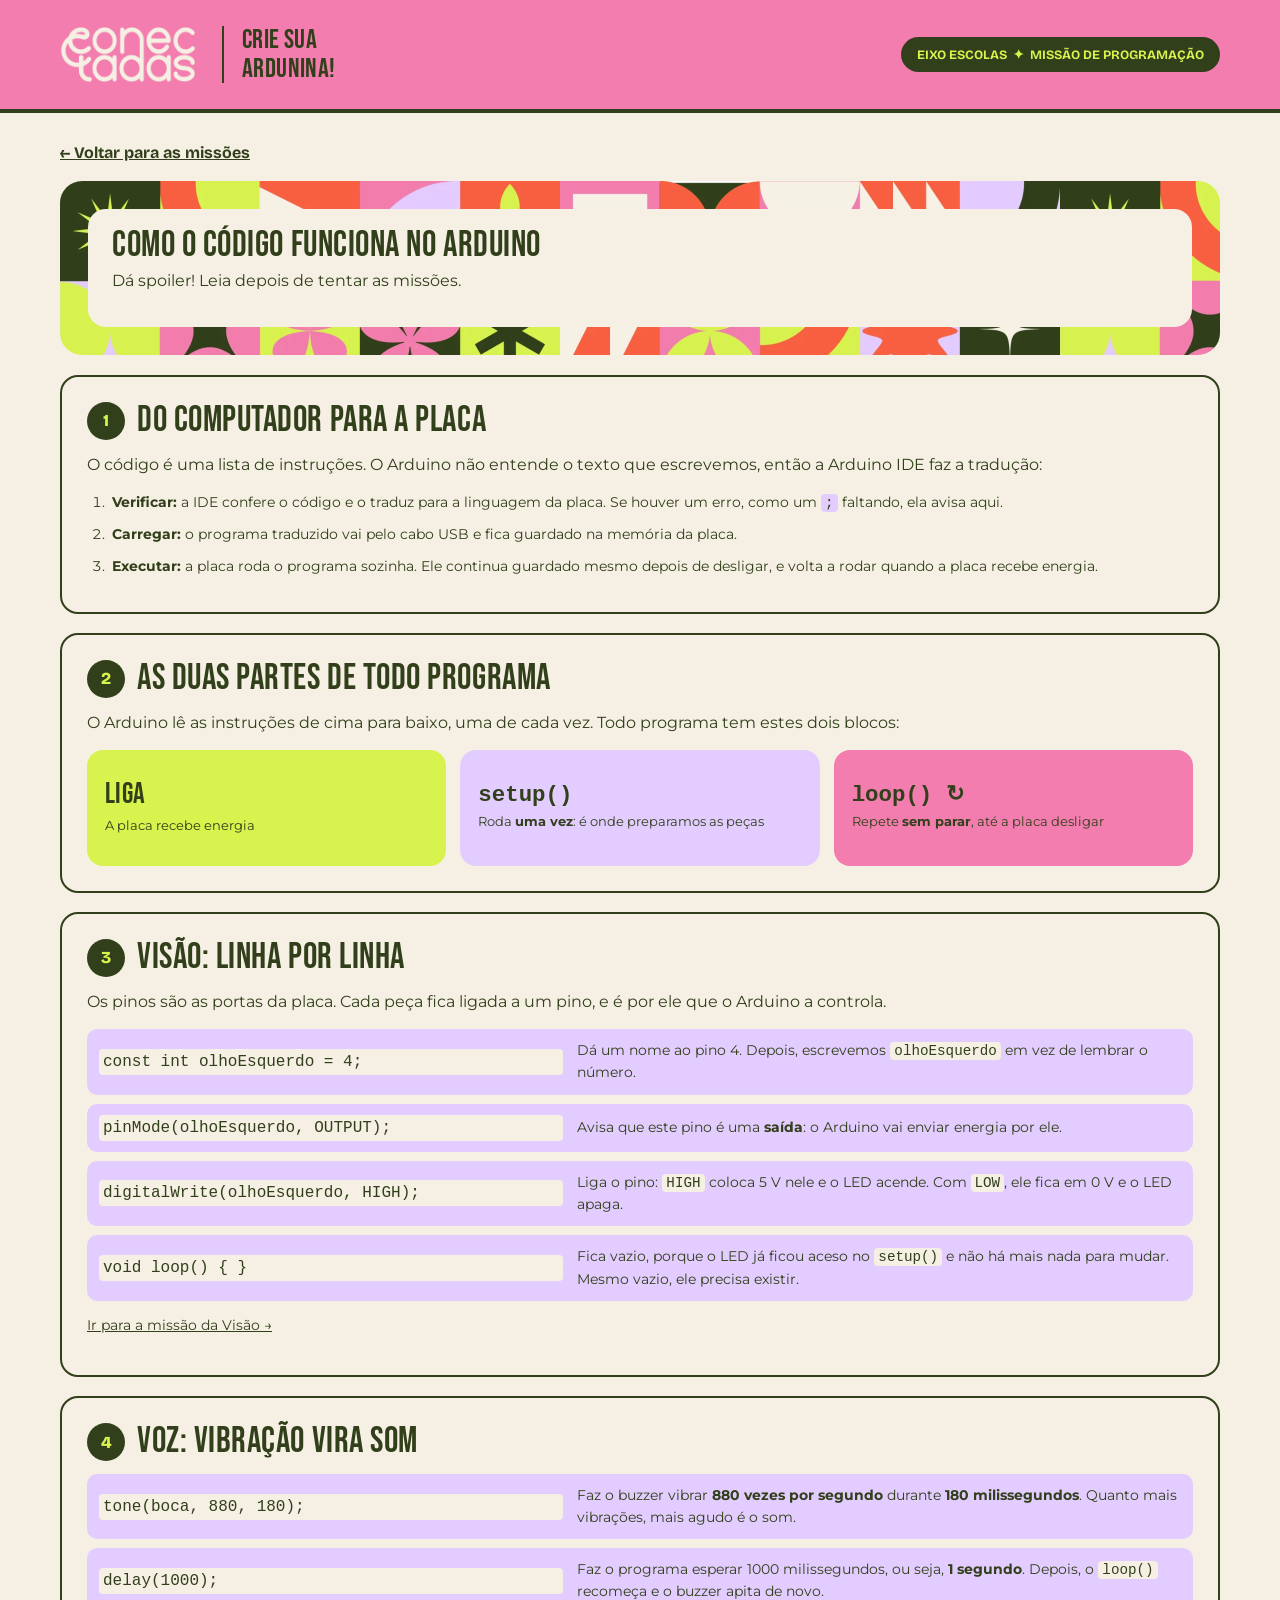
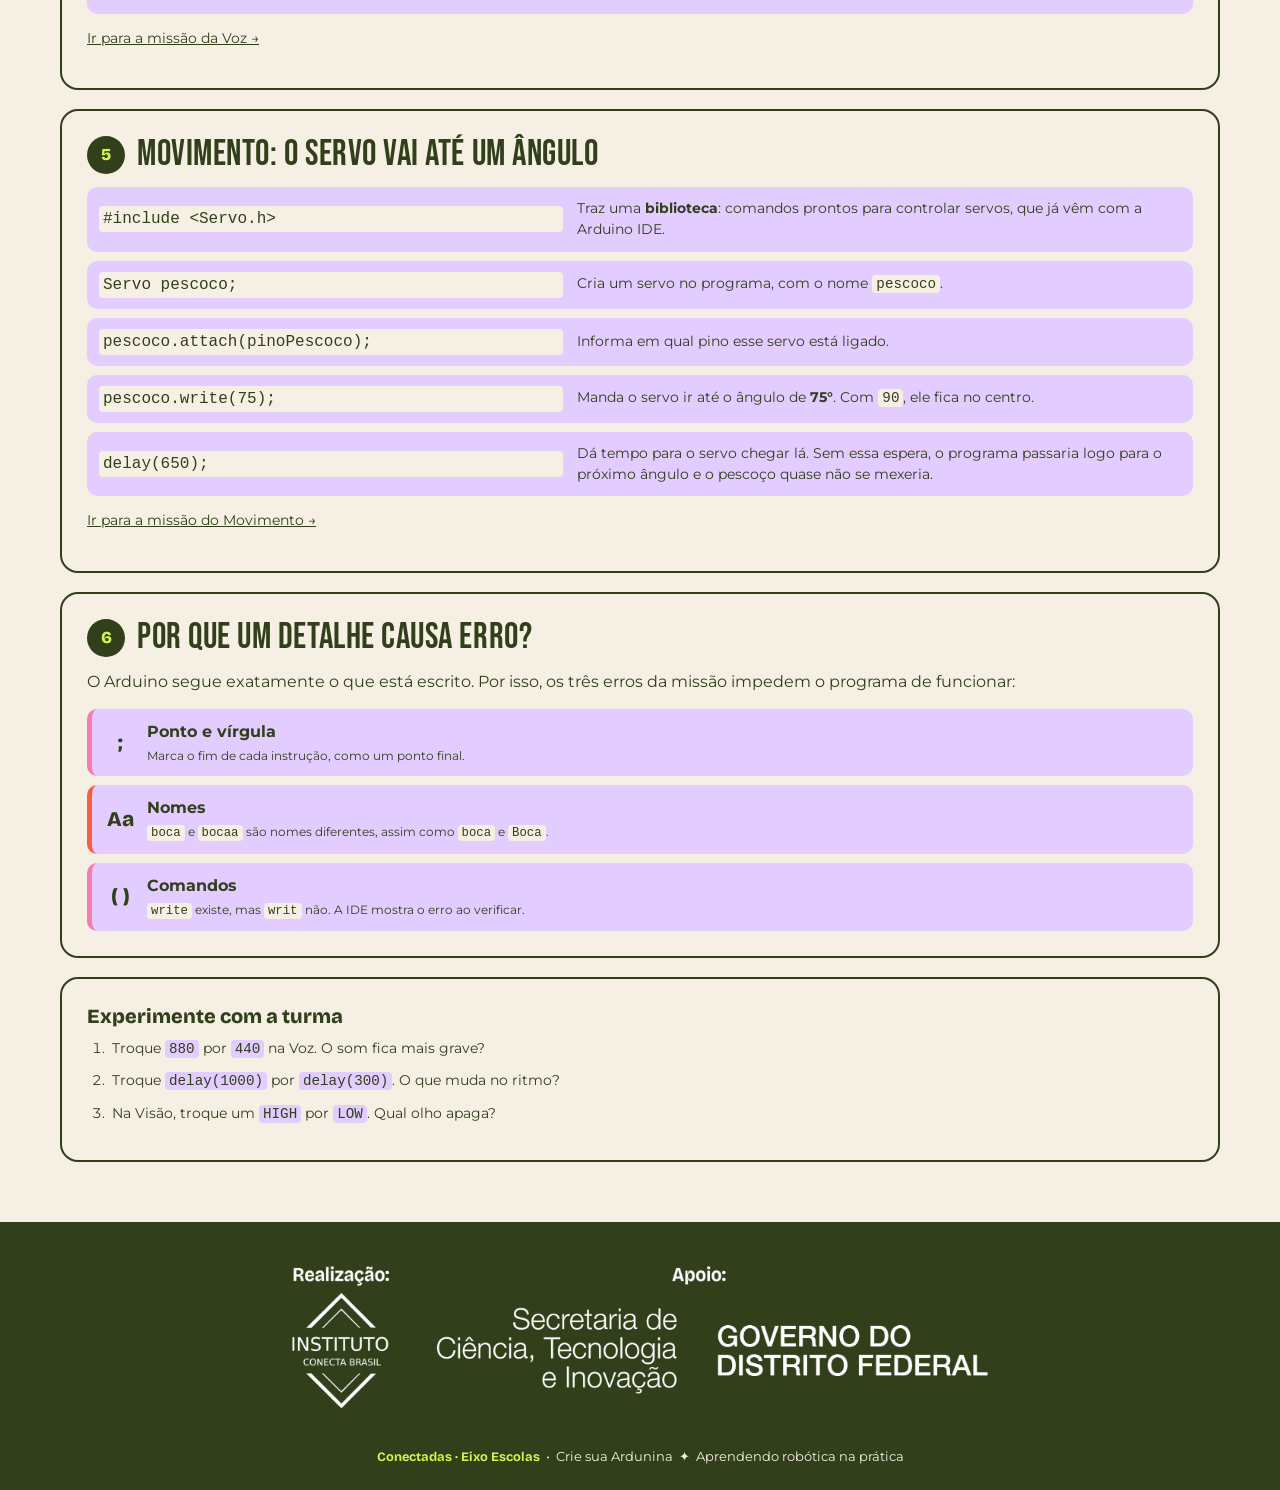
==== como-funciona.html @ c05fac27 "Adiciona o site Crie sua Ardunina Missões de Visão, Voz e Movimento com um erro em cada código, pági" ====
<!doctype html>
<html lang="pt-BR">
  <head>
    <meta charset="utf-8" />
    <meta name="viewport" content="width=device-width, initial-scale=1" />
    <meta name="theme-color" content="#f27dae" />
    <meta
      name="description"
      content="Entenda como o Arduino Uno lê e executa o código da Ardunina."
    />
    <title>Como o código funciona | Crie sua Ardunina · Conectadas</title>
    <link rel="preconnect" href="https://fonts.googleapis.com" />
    <link rel="preconnect" href="https://fonts.gstatic.com" crossorigin />
    <link
      rel="stylesheet"
      href="https://fonts.googleapis.com/css2?family=Bebas+Neue&family=Bricolage+Grotesque:wght@400..800&family=Montserrat:ital,wght@0,400..800;1,400..800&display=swap"
    />
    <link rel="stylesheet" href="css/style.css" />
  </head>
  <body>
    <header>
      <div class="shell topbar">
        <div class="brand">
          <img src="img/logo-creme.webp" alt="Conectadas" /><span class="brand-label"
            >CRIE SUA<br />ARDUNINA!</span
          >
        </div>
        <div class="edition">
          EIXO ESCOLAS &nbsp;✦&nbsp; MISSÃO DE PROGRAMAÇÃO
        </div>
      </div>
    </header>
    <main class="shell">
      <a class="back-link" href="index.html">← Voltar para as missões</a>
      <div class="banner-padrao">
        <div class="caixa-texto">
          <h2>Como o código funciona no Arduino</h2>
          <p>Dá spoiler! Leia depois de tentar as missões.</p>
        </div>
      </div>

      <div class="stack">
        <section class="card">
          <div class="step">
            <span class="number">1</span>
            <h2>Do computador para a placa</h2>
          </div>
          <p class="muted">
            O código é uma lista de instruções. O Arduino não entende o texto
            que escrevemos, então a Arduino IDE faz a tradução:
          </p>
          <ol class="howto">
            <li>
              <strong>Verificar:</strong> a IDE confere o código e o traduz para
              a linguagem da placa. Se houver um erro, como um
              <code>;</code> faltando, ela avisa aqui.
            </li>
            <li>
              <strong>Carregar:</strong> o programa traduzido vai pelo cabo USB
              e fica guardado na memória da placa.
            </li>
            <li>
              <strong>Executar:</strong> a placa roda o programa sozinha. Ele
              continua guardado mesmo depois de desligar, e volta a rodar quando
              a placa recebe energia.
            </li>
          </ol>
        </section>

        <section class="card">
          <div class="step">
            <span class="number">2</span>
            <h2>As duas partes de todo programa</h2>
          </div>
          <p class="muted">
            O Arduino lê as instruções de cima para baixo, uma de cada vez. Todo
            programa tem estes dois blocos:
          </p>
          <div class="mission-path">
            <div class="path-card">
              <div>
                <div class="path-title">Liga</div>
                <div class="path-text">A placa recebe energia</div>
              </div>
            </div>
            <div class="path-card">
              <div>
                <div class="path-title codigo">setup()</div>
                <div class="path-text">
                  Roda <strong>uma vez</strong>: é onde preparamos as peças
                </div>
              </div>
            </div>
            <div class="path-card">
              <div>
                <div class="path-title codigo">loop() ↻</div>
                <div class="path-text">
                  Repete <strong>sem parar</strong>, até a placa desligar
                </div>
              </div>
            </div>
          </div>
        </section>

        <section class="card">
          <div class="step">
            <span class="number">3</span>
            <h2>Visão: linha por linha</h2>
          </div>
          <p class="muted">
            Os pinos são as portas da placa. Cada peça fica ligada a um pino, e
            é por ele que o Arduino a controla.
          </p>
          <div class="linhas">
            <div class="linha">
              <code>const int olhoEsquerdo = 4;</code>
              <p>
                Dá um nome ao pino 4. Depois, escrevemos
                <code>olhoEsquerdo</code> em vez de lembrar o número.
              </p>
            </div>
            <div class="linha">
              <code>pinMode(olhoEsquerdo, OUTPUT);</code>
              <p>
                Avisa que este pino é uma <strong>saída</strong>: o Arduino vai
                enviar energia por ele.
              </p>
            </div>
            <div class="linha">
              <code>digitalWrite(olhoEsquerdo, HIGH);</code>
              <p>
                Liga o pino: <code>HIGH</code> coloca 5 V nele e o LED acende.
                Com <code>LOW</code>, ele fica em 0 V e o LED apaga.
              </p>
            </div>
            <div class="linha">
              <code>void loop() { }</code>
              <p>
                Fica vazio, porque o LED já ficou aceso no
                <code>setup()</code> e não há mais nada para mudar. Mesmo vazio,
                ele precisa existir.
              </p>
            </div>
          </div>
          <p class="small"><a href="visao.html">Ir para a missão da Visão →</a></p>
        </section>

        <section class="card">
          <div class="step">
            <span class="number">4</span>
            <h2>Voz: vibração vira som</h2>
          </div>
          <div class="linhas">
            <div class="linha">
              <code>tone(boca, 880, 180);</code>
              <p>
                Faz o buzzer vibrar <strong>880 vezes por segundo</strong>
                durante <strong>180 milissegundos</strong>. Quanto mais
                vibrações, mais agudo é o som.
              </p>
            </div>
            <div class="linha">
              <code>delay(1000);</code>
              <p>
                Faz o programa esperar 1000 milissegundos, ou seja,
                <strong>1 segundo</strong>. Depois, o <code>loop()</code>
                recomeça e o buzzer apita de novo.
              </p>
            </div>
          </div>
          <p class="small"><a href="voz.html">Ir para a missão da Voz →</a></p>
        </section>

        <section class="card">
          <div class="step">
            <span class="number">5</span>
            <h2>Movimento: o servo vai até um ângulo</h2>
          </div>
          <div class="linhas">
            <div class="linha">
              <code>#include &lt;Servo.h&gt;</code>
              <p>
                Traz uma <strong>biblioteca</strong>: comandos prontos para
                controlar servos, que já vêm com a Arduino IDE.
              </p>
            </div>
            <div class="linha">
              <code>Servo pescoco;</code>
              <p>Cria um servo no programa, com o nome <code>pescoco</code>.</p>
            </div>
            <div class="linha">
              <code>pescoco.attach(pinoPescoco);</code>
              <p>Informa em qual pino esse servo está ligado.</p>
            </div>
            <div class="linha">
              <code>pescoco.write(75);</code>
              <p>
                Manda o servo ir até o ângulo de <strong>75°</strong>. Com
                <code>90</code>, ele fica no centro.
              </p>
            </div>
            <div class="linha">
              <code>delay(650);</code>
              <p>
                Dá tempo para o servo chegar lá. Sem essa espera, o programa
                passaria logo para o próximo ângulo e o pescoço quase não se
                mexeria.
              </p>
            </div>
          </div>
          <p class="small">
            <a href="movimento.html">Ir para a missão do Movimento →</a>
          </p>
        </section>

        <section class="card">
          <div class="step">
            <span class="number">6</span>
            <h2>Por que um detalhe causa erro?</h2>
          </div>
          <p class="muted">
            O Arduino segue exatamente o que está escrito. Por isso, os três
            erros da missão impedem o programa de funcionar:
          </p>
          <div class="wire-list">
            <div class="wire">
              <span class="wire-emoji">;</span>
              <div>
                <strong>Ponto e vírgula</strong
                ><small>Marca o fim de cada instrução, como um ponto final.</small>
              </div>
            </div>
            <div class="wire">
              <span class="wire-emoji">Aa</span>
              <div>
                <strong>Nomes</strong
                ><small
                  ><code>boca</code> e <code>bocaa</code> são nomes diferentes,
                  assim como <code>boca</code> e <code>Boca</code>.</small
                >
              </div>
            </div>
            <div class="wire">
              <span class="wire-emoji">( )</span>
              <div>
                <strong>Comandos</strong
                ><small
                  ><code>write</code> existe, mas <code>writ</code> não. A IDE
                  mostra o erro ao verificar.</small
                >
              </div>
            </div>
          </div>
        </section>

        <section class="card">
          <h3>Experimente com a turma</h3>
          <ol class="howto">
            <li>
              Troque <code>880</code> por <code>440</code> na Voz. O som fica
              mais grave?
            </li>
            <li>
              Troque <code>delay(1000)</code> por <code>delay(300)</code>. O que
              muda no ritmo?
            </li>
            <li>
              Na Visão, troque um <code>HIGH</code> por <code>LOW</code>. Qual
              olho apaga?
            </li>
          </ol>
        </section>
      </div>
    </main>
    <footer>
      <img
        class="regua"
        src="img/regua-logos-branca.webp"
        alt="Realização: Instituto Conecta Brasil. Apoio: Secretaria de Ciência, Tecnologia e Inovação e Governo do Distrito Federal."
      />
      <span class="foot-accent">Conectadas · Eixo Escolas</span> &nbsp;•&nbsp;
      Crie sua Ardunina &nbsp;✦&nbsp; Aprendendo robótica na prática
    </footer>
  </body>
</html>
---- css/style.css ----
/* Identidade visual Conectadas: somente as 6 cores do manual, sem variações de
   tom ou opacidade. Títulos em Bebas Neue, subtítulos e destaques em Bricolage
   Grotesque, textos em Montserrat. O código segue em fonte monoespaçada. */
:root {
  --lavender: #e3ccff;
  --lime: #d8f24e;
  --pink: #f27dae;
  --coral: #f75f41;
  --cream: #f6f0e4;
  --olive: #313f1a;
  --font-titulo: "Bebas Neue", Impact, "Arial Narrow", sans-serif;
  --font-destaque: "Bricolage Grotesque", "Trebuchet MS", Arial, sans-serif;
  --font-texto: Montserrat, "Trebuchet MS", Arial, sans-serif;
}
* {
  box-sizing: border-box;
}
html {
  scroll-behavior: smooth;
}
body {
  margin: 0;
  background: var(--cream);
  color: var(--olive);
  font-family: var(--font-texto);
  line-height: 1.5;
}
a {
  color: var(--olive);
}
button,
textarea {
  font: inherit;
}
button {
  cursor: pointer;
}
button:focus-visible,
textarea:focus-visible,
a:focus-visible,
pre:focus-visible {
  outline: 3px solid var(--coral);
  outline-offset: 3px;
}
.shell {
  width: min(1160px, calc(100% - 34px));
  margin-inline: auto;
}
h1,
h2,
.path-title,
.brand-label {
  font-family: var(--font-titulo);
  font-weight: 400;
  letter-spacing: 0.015em;
  text-transform: uppercase;
}
h3 {
  font-family: var(--font-destaque);
  font-size: 1.25rem;
  font-weight: 800;
  line-height: 1.2;
  margin: 0 0 9px;
}
h2 {
  font-size: 2.25rem;
  line-height: 1.05;
  margin: 0;
}
.icone {
  width: 1em;
  height: 1em;
  display: block;
  fill: none;
  stroke: currentColor;
  stroke-width: 2.4;
  stroke-linecap: round;
  stroke-linejoin: round;
}

/* Cabeçalho: logo com no mínimo 120 px e área de segurança igual à altura do "s" */
header {
  background: var(--pink);
  border-bottom: 4px solid var(--olive);
}
.topbar {
  display: flex;
  align-items: center;
  justify-content: space-between;
  gap: 26px;
  padding-block: 26px;
}
.brand {
  display: flex;
  align-items: center;
  gap: 26px;
}
.brand img {
  width: 136px;
  height: auto;
  display: block;
}
.brand-label {
  font-size: 1.7rem;
  line-height: 1.05;
  border-left: 2px solid var(--olive);
  padding-left: 18px;
}
.edition {
  background: var(--olive);
  color: var(--lime);
  border-radius: 99px;
  padding: 8px 16px;
  font-family: var(--font-destaque);
  font-size: 0.8rem;
  font-weight: 700;
  white-space: nowrap;
}
main {
  padding: 28px 0 60px;
}

/* O pattern só aparece como fundo de caixas de texto e ilustrações */
.hero,
.banner-padrao {
  background: var(--olive) url("../img/pattern.webp") 0 0 / 1000px 200px;
  border-radius: 22px;
}
.hero {
  display: grid;
  grid-template-columns: minmax(0, 1fr) 300px;
  gap: 16px;
  padding: 34px;
}
.hero-copy {
  background: var(--cream);
  border-radius: 22px;
  padding: 30px 32px;
  align-self: stretch;
}
.hero-eyebrow {
  font-family: var(--font-destaque);
  font-size: 1rem;
  font-weight: 700;
}
h1 {
  font-size: clamp(3rem, 5.4vw, 5rem);
  line-height: 1.04;
  margin: 8px 0 14px;
  text-wrap: balance;
}
h1 span {
  background: var(--lime);
  border-radius: 12px;
  padding: 0 0.14em;
}
.hero p {
  max-width: 560px;
  font-size: 1rem;
  line-height: 1.65;
  margin: 0;
}
.robot-panel {
  background: var(--lavender);
  border-radius: 22px;
  position: relative;
  display: grid;
  place-items: center;
  padding: 12px;
  overflow: hidden;
}
.robot {
  width: min(100%, 270px);
}
.robot-picture {
  width: 100%;
  height: auto;
  display: block;
}
.robot.awake .robot-picture {
  animation: bounce 1.2s ease-in-out infinite;
}
.demo-label {
  position: absolute;
  bottom: 12px;
  right: 12px;
  background: var(--lime);
  color: var(--olive);
  border-radius: 99px;
  padding: 4px 10px;
  font-family: var(--font-destaque);
  font-size: 0.65rem;
  font-weight: 700;
}
@keyframes bounce {
  0%,
  100% {
    transform: rotate(-3deg) translateY(0);
  }
  50% {
    transform: rotate(3deg) translateY(-8px);
  }
}
.path-intro {
  display: flex;
  align-items: baseline;
  justify-content: space-between;
  flex-wrap: wrap;
  gap: 8px;
  margin: 28px 0 13px;
}
.path-intro p {
  margin: 0;
  font-size: 0.9rem;
}
.banner-padrao {
  padding: 28px;
  margin: 16px 0 20px;
}
.banner-padrao .caixa-texto {
  background: var(--cream);
  border-radius: 18px;
  padding: 18px 24px;
  flex: 1;
}
.banner-padrao p {
  margin-top: 4px;
}
.mission-path {
  display: grid;
  grid-template-columns: repeat(3, 1fr);
  gap: 14px;
}
.path-card {
  min-height: 116px;
  border-radius: 16px;
  padding: 15px 18px;
  display: flex;
  align-items: center;
  gap: 12px;
}
.path-card:nth-child(1) {
  background: var(--lime);
}
.path-card:nth-child(2) {
  background: var(--lavender);
}
.path-card:nth-child(3) {
  background: var(--pink);
}
a.path-card {
  color: inherit;
  text-decoration: none;
  transition: transform 0.15s;
}
a.path-card:hover {
  transform: translateY(-2px);
}
.path-icon {
  background: var(--olive);
  color: var(--cream);
  width: 50px;
  height: 50px;
  display: grid;
  place-items: center;
  flex: none;
  border-radius: 13px;
  font-size: 1.5rem;
}
.path-title {
  font-size: 1.8rem;
  line-height: 1.05;
}
.path-title.codigo {
  font-family: Consolas, "Courier New", monospace;
  font-size: 1.4rem;
  font-weight: 700;
  letter-spacing: 0;
  text-transform: none;
}
.path-text {
  font-size: 0.82rem;
  margin-top: 5px;
}
.grid {
  display: grid;
  grid-template-columns: minmax(0, 1.5fr) minmax(292px, 1fr);
  gap: 19px;
  margin-top: 20px;
  align-items: start;
}
.stack {
  display: grid;
  gap: 19px;
}
.card {
  background: var(--cream);
  border: 2px solid var(--olive);
  border-radius: 18px;
  padding: 25px;
}
.step {
  display: flex;
  align-items: center;
  gap: 12px;
  margin-bottom: 13px;
}
.number {
  width: 38px;
  height: 38px;
  flex: none;
  display: grid;
  place-items: center;
  border-radius: 50%;
  background: var(--olive);
  color: var(--lime);
  font-family: var(--font-destaque);
  font-size: 1.05rem;
  font-weight: 800;
}
.muted {
  margin: 0 0 15px;
}
.small {
  font-size: 0.88rem;
}
.editor-toolbar {
  display: flex;
  justify-content: space-between;
  align-items: center;
  gap: 10px;
  flex-wrap: wrap;
  margin: 20px 0 10px;
}
.pill {
  background: var(--lime);
  color: var(--olive);
  font-family: var(--font-destaque);
  font-size: 0.83rem;
  font-weight: 800;
  border-radius: 99px;
  padding: 7px 13px;
}
.code {
  display: block;
  width: 100%;
  resize: vertical;
  border-radius: 13px;
  border: 2px solid var(--olive);
  background: var(--olive);
  color: var(--cream);
  padding: 20px;
  margin: 0;
  font-family: Consolas, "Courier New", monospace;
  font-size: 13px;
  line-height: 1.67;
  tab-size: 2;
  white-space: pre;
  overflow: auto;
}
.actions {
  display: flex;
  gap: 9px;
  flex-wrap: wrap;
  margin-top: 14px;
}
.btn {
  padding: 11px 15px;
  border-radius: 12px;
  border: 2px solid var(--olive);
  font-family: var(--font-destaque);
  font-size: 0.92rem;
  font-weight: 700;
  transition:
    transform 0.15s,
    background-color 0.15s;
}
.btn:hover {
  transform: translateY(-2px);
}
.primary {
  background: var(--olive);
  color: var(--cream);
}
.primary:hover {
  background: var(--pink);
  color: var(--olive);
}
.secondary {
  background: var(--lime);
  color: var(--olive);
}
.secondary:hover {
  background: var(--pink);
}
.ghost {
  background: var(--cream);
  color: var(--olive);
}
.ghost:hover {
  background: var(--lavender);
}
.wire-list {
  display: grid;
  gap: 9px;
}
.wire {
  display: flex;
  align-items: center;
  gap: 11px;
  background: var(--lavender);
  border-left: 5px solid var(--pink);
  border-radius: 10px;
  padding: 11px 12px;
}
.wire:nth-child(even) {
  border-left-color: var(--coral);
}
.wire-emoji {
  width: 32px;
  flex: none;
  display: grid;
  place-items: center;
  font-family: var(--font-destaque);
  font-size: 1.3rem;
  font-weight: 800;
}
.wire small {
  display: block;
  font-size: 0.77rem;
  margin-top: 3px;
}
.info {
  margin-top: 15px;
  background: var(--lime);
  border-radius: 12px;
  padding: 13px;
  font-size: 0.83rem;
}
#feedback {
  margin-top: 15px;
  background: var(--lavender);
  border: 3px solid var(--lavender);
  border-radius: 12px;
  padding: 14px;
  font-size: 0.89rem;
}
#feedback.success {
  background: var(--lime);
  border-color: var(--lime);
}
#feedback.warning {
  background: var(--cream);
  border-color: var(--coral);
}
.checklist {
  display: grid;
  gap: 9px;
  margin-top: 15px;
}
.check {
  display: flex;
  gap: 10px;
  align-items: center;
  font-size: 0.88rem;
}
.check.good {
  font-weight: 700;
}
.check-icon {
  width: 24px;
  height: 24px;
  display: grid;
  place-items: center;
  background: var(--lavender);
  font-weight: 800;
  font-size: 0.8rem;
  border-radius: 99px;
  flex: none;
}
.good .check-icon {
  background: var(--lime);
}
.hint {
  margin-top: 15px;
  background: var(--cream);
  border: 2px dashed var(--coral);
  border-radius: 12px;
  padding: 14px;
  font-size: 0.89rem;
}
.finish {
  display: none;
  margin-top: 18px;
  padding: 17px;
  border: 4px solid var(--lime);
  background: var(--cream);
  border-radius: 13px;
}
.finish.active {
  display: block;
}
.finish p {
  margin: 0 0 10px;
  font-size: 0.89rem;
}
.howto {
  padding-left: 22px;
  margin: 9px 0 0;
  font-size: 0.89rem;
}
.howto li {
  margin: 10px 0;
  padding-left: 3px;
}
.side-callout {
  background: var(--lavender);
  border-radius: 13px;
  padding: 16px;
}
.side-callout p {
  font-size: 0.85rem;
  margin: 6px 0 0;
}
code {
  background: var(--lavender);
  padding: 1px 4px;
  border-radius: 4px;
  font-family: Consolas, "Courier New", monospace;
}
.wire code,
.linha code,
.info code,
.side-callout code {
  background: var(--cream);
}
footer {
  background: var(--olive);
  color: var(--cream);
  text-align: center;
  padding: 24px 15px;
  font-size: 0.8rem;
}
.foot-accent {
  color: var(--lime);
  font-family: var(--font-destaque);
  font-weight: 700;
}
.back-link {
  font-family: var(--font-destaque);
  font-weight: 700;
}
.linhas {
  display: grid;
  gap: 9px;
}
.linha {
  display: grid;
  grid-template-columns: minmax(0, 1fr) minmax(0, 1.3fr);
  gap: 14px;
  align-items: center;
  background: var(--lavender);
  border-radius: 10px;
  padding: 11px 12px;
}
.linha > code {
  overflow-wrap: anywhere;
}
.linha p {
  margin: 0;
  font-size: 0.89rem;
}
@media (max-width: 990px) {
  .hero {
    grid-template-columns: minmax(0, 1fr) 240px;
    padding: 24px;
  }
  .hero-copy {
    padding: 24px;
  }
  .grid {
    grid-template-columns: minmax(0, 1.25fr) minmax(260px, 1fr);
  }
}
@media (max-width: 780px) {
  .hero {
    grid-template-columns: 1fr;
  }
  .robot {
    width: 210px;
  }
  .grid {
    grid-template-columns: 1fr;
  }
  .mission-path {
    gap: 9px;
  }
  .path-card {
    padding: 11px;
    gap: 8px;
    min-height: 98px;
  }
  .path-icon {
    width: 39px;
    height: 39px;
    font-size: 1.15rem;
  }
  .path-title {
    font-size: 1.4rem;
  }
  .path-text {
    font-size: 0.75rem;
  }
  .linha {
    grid-template-columns: 1fr;
    gap: 6px;
  }
}
@media (max-width: 540px) {
  .shell {
    width: min(100% - 24px, 1160px);
  }
  .topbar {
    padding-block: 23px;
  }
  .brand {
    gap: 23px;
  }
  .brand img {
    width: 120px;
  }
  .brand-label {
    font-size: 1.4rem;
    padding-left: 12px;
  }
  .edition {
    display: none;
  }
  main {
    padding-top: 13px;
  }
  .hero,
  .banner-padrao {
    padding: 16px;
    border-radius: 16px;
  }
  .hero-copy {
    padding: 18px;
    border-radius: 14px;
  }
  .hero p {
    font-size: 0.88rem;
    line-height: 1.6;
  }
  .robot-panel {
    border-radius: 14px;
  }
  .robot {
    width: 180px;
  }
  .demo-label {
    font-size: 0.55rem;
    bottom: 8px;
    right: 9px;
  }
  .path-intro {
    margin-top: 18px;
  }
  .banner-padrao .caixa-texto {
    padding: 14px 16px;
  }
  .mission-path {
    grid-template-columns: 1fr;
    gap: 7px;
  }
  .path-card {
    min-height: 66px;
    padding: 10px 14px;
  }
  .grid {
    margin-top: 15px;
    gap: 15px;
  }
  .card {
    padding: 16px;
    border-radius: 14px;
  }
  h2 {
    font-size: 1.9rem;
  }
  .code {
    font-size: 12px;
    padding: 13px;
  }
  .btn {
    flex: 1 1 auto;
  }
}
@media (prefers-reduced-motion: reduce) {
  html {
    scroll-behavior: auto;
  }
  .robot.awake .robot-picture {
    animation: none;
  }
}

/* Régua de realização e apoio, dentro do rodapé */
.regua {
  display: block;
  width: min(100%, 760px);
  height: auto;
  margin: 0 auto 20px;
}

/* Página Ardunina em ação */
.extras {
  display: grid;
  grid-template-columns: repeat(2, minmax(0, 1fr));
  gap: 19px;
  align-items: start;
}
.pecas {
  font-family: var(--font-destaque);
  font-weight: 700;
  margin: 8px 0;
}
.extras .card .code {
  max-height: 420px;
}
.chamada {
  display: flex;
  align-items: center;
  justify-content: space-between;
  flex-wrap: wrap;
  gap: 14px;
}
a.btn {
  display: inline-block;
  text-decoration: none;
}
@media (max-width: 780px) {
  .extras {
    grid-template-columns: 1fr;
  }
}

/* Primeiro passo das missões: montar as peças */
.montagem .wire-list {
  grid-template-columns: repeat(auto-fit, minmax(260px, 1fr));
}
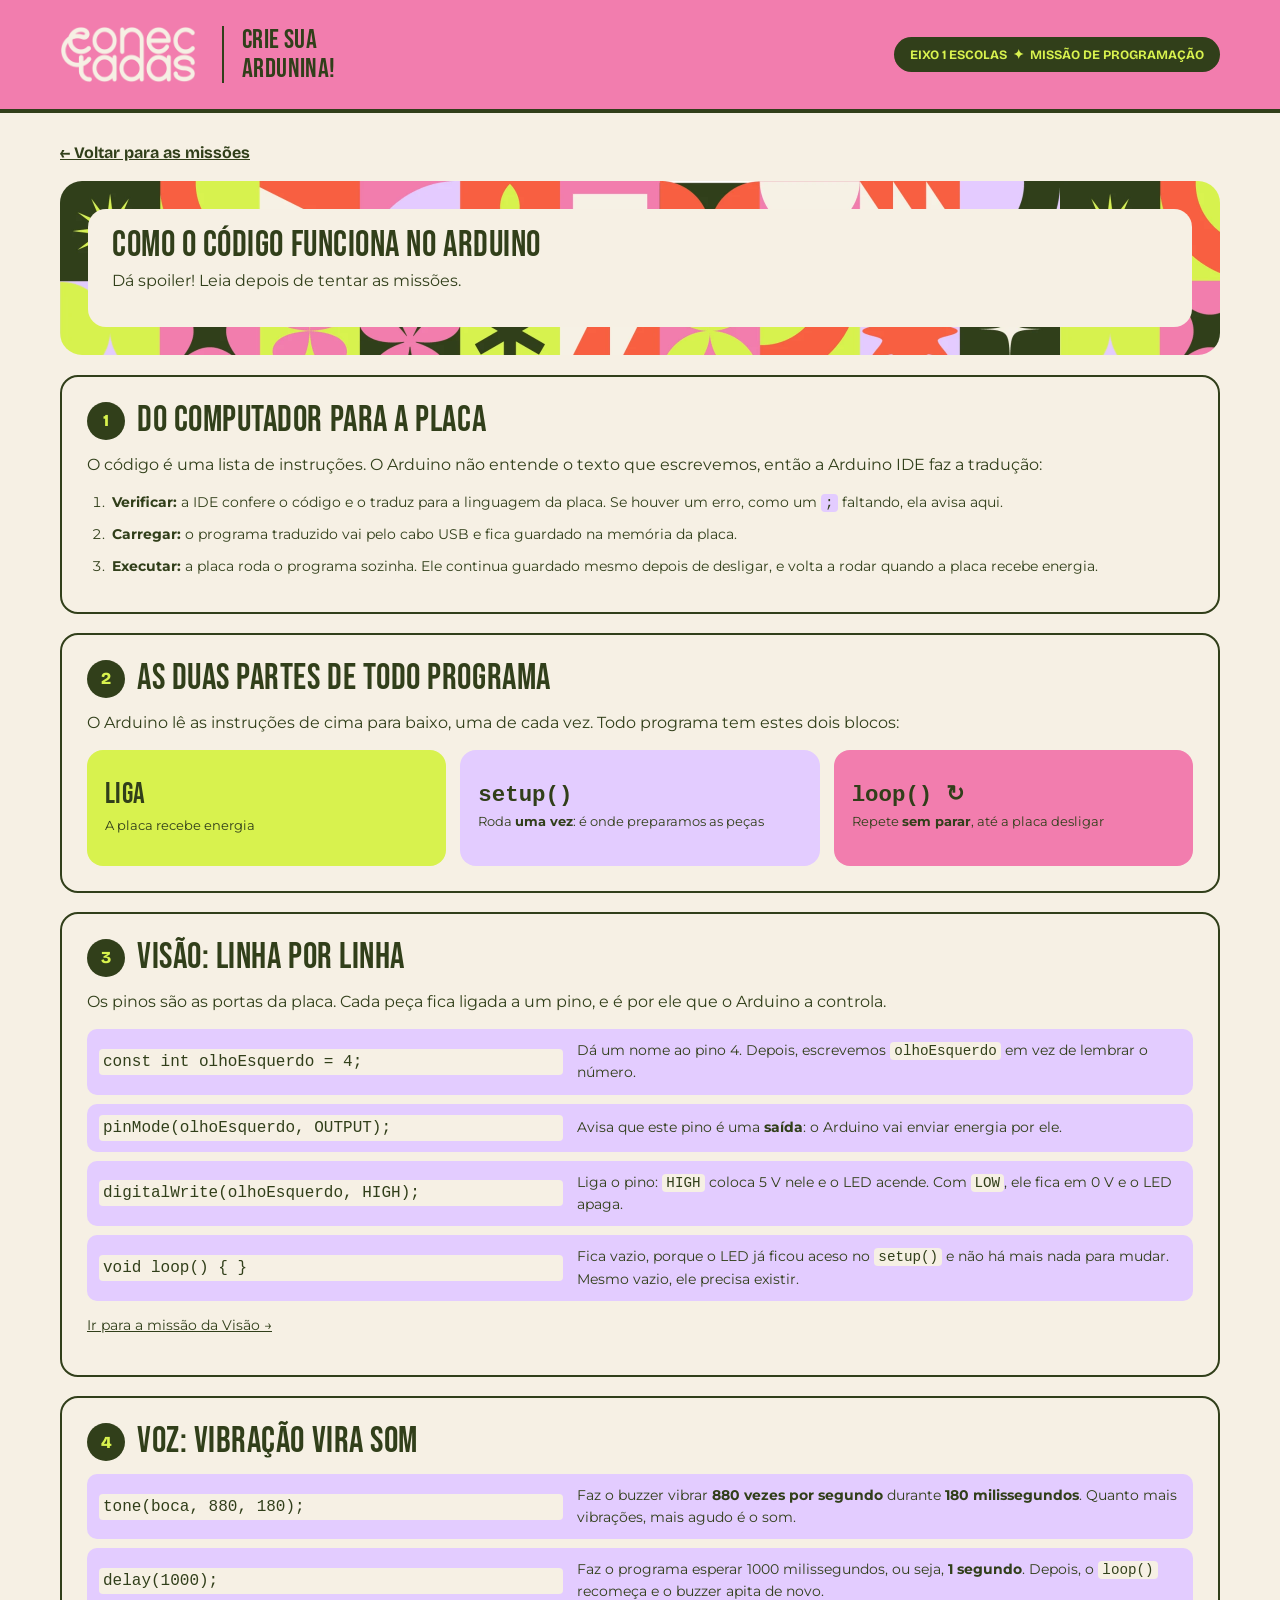
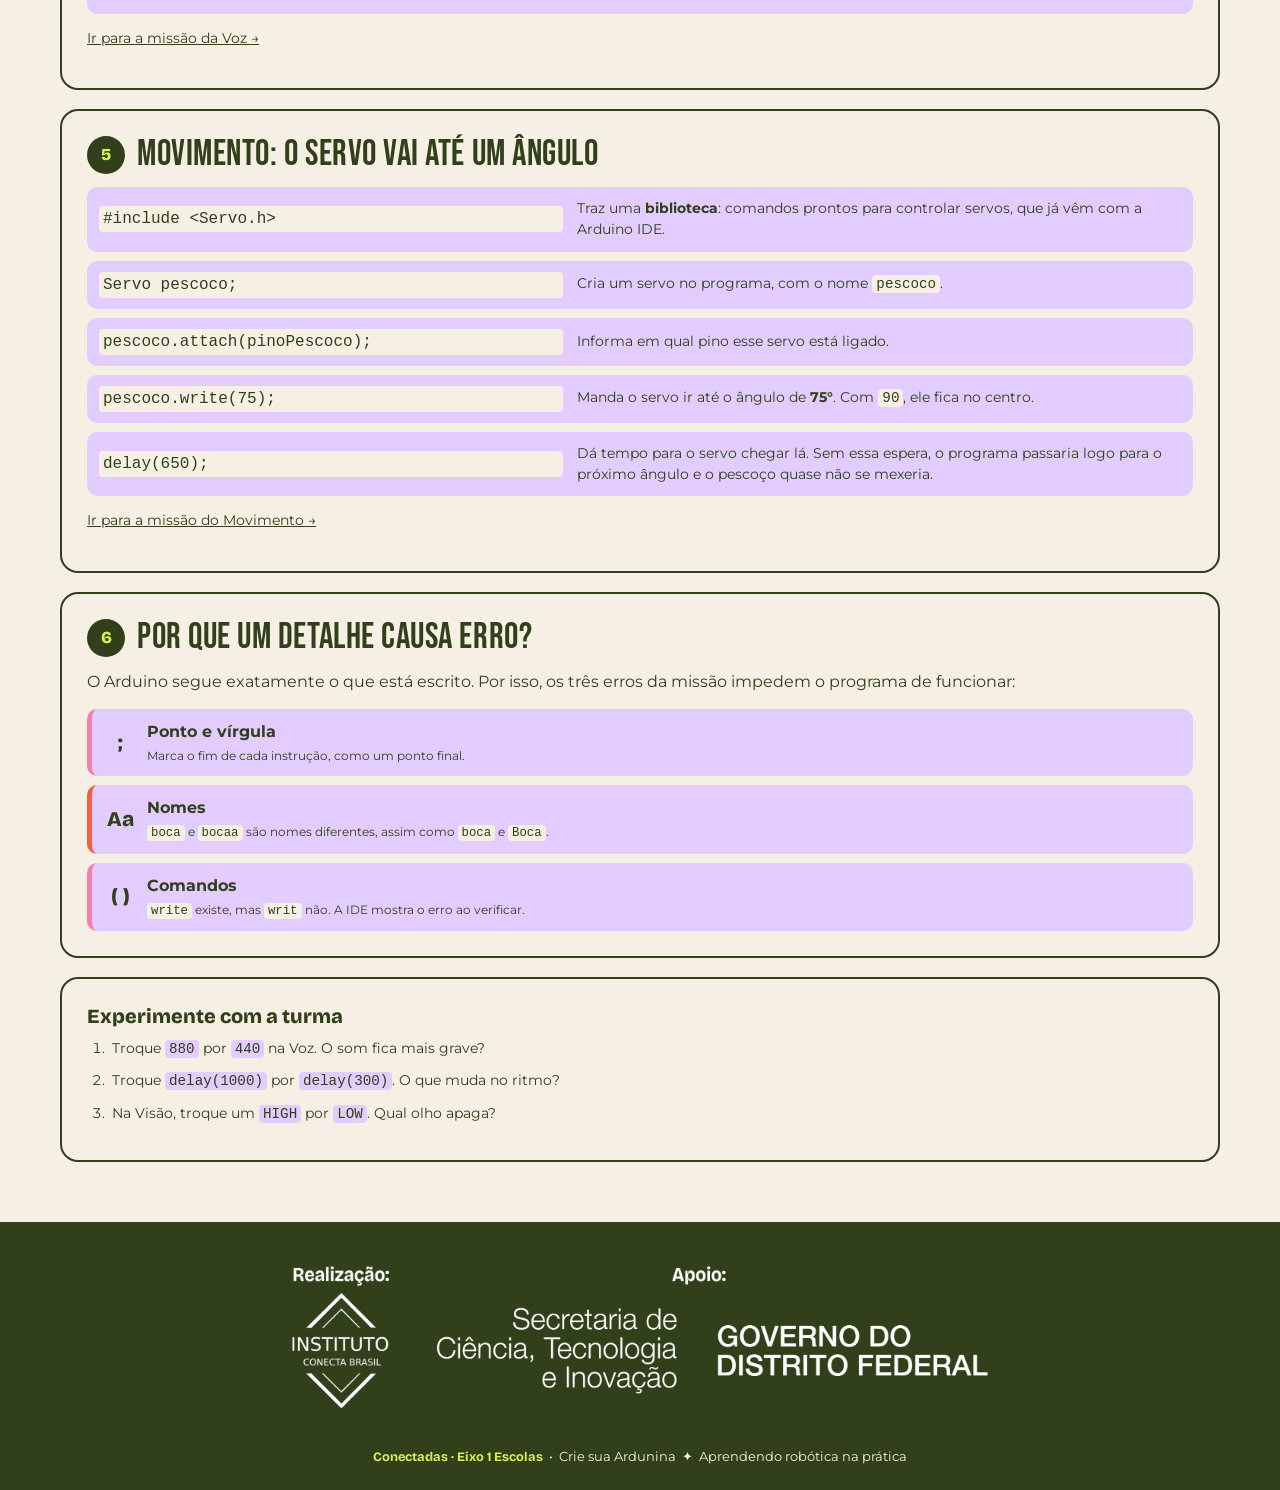
==== commit 2af99e3f: "Renomeia Eixo Escolas para Eixo 1 Escolas Co-Authored-By: Claude Opus 5.5 <noreply@anthropic.com>" ====
--- a/como-funciona.html
+++ b/como-funciona.html
@@ -26,7 +26,7 @@
           >
         </div>
         <div class="edition">
-          EIXO ESCOLAS &nbsp;✦&nbsp; MISSÃO DE PROGRAMAÇÃO
+          EIXO 1 ESCOLAS &nbsp;✦&nbsp; MISSÃO DE PROGRAMAÇÃO
         </div>
       </div>
     </header>
@@ -278,7 +278,7 @@
         src="img/regua-logos-branca.webp"
         alt="Realização: Instituto Conecta Brasil. Apoio: Secretaria de Ciência, Tecnologia e Inovação e Governo do Distrito Federal."
       />
-      <span class="foot-accent">Conectadas · Eixo Escolas</span> &nbsp;•&nbsp;
+      <span class="foot-accent">Conectadas · Eixo 1 Escolas</span> &nbsp;•&nbsp;
       Crie sua Ardunina &nbsp;✦&nbsp; Aprendendo robótica na prática
     </footer>
   </body>
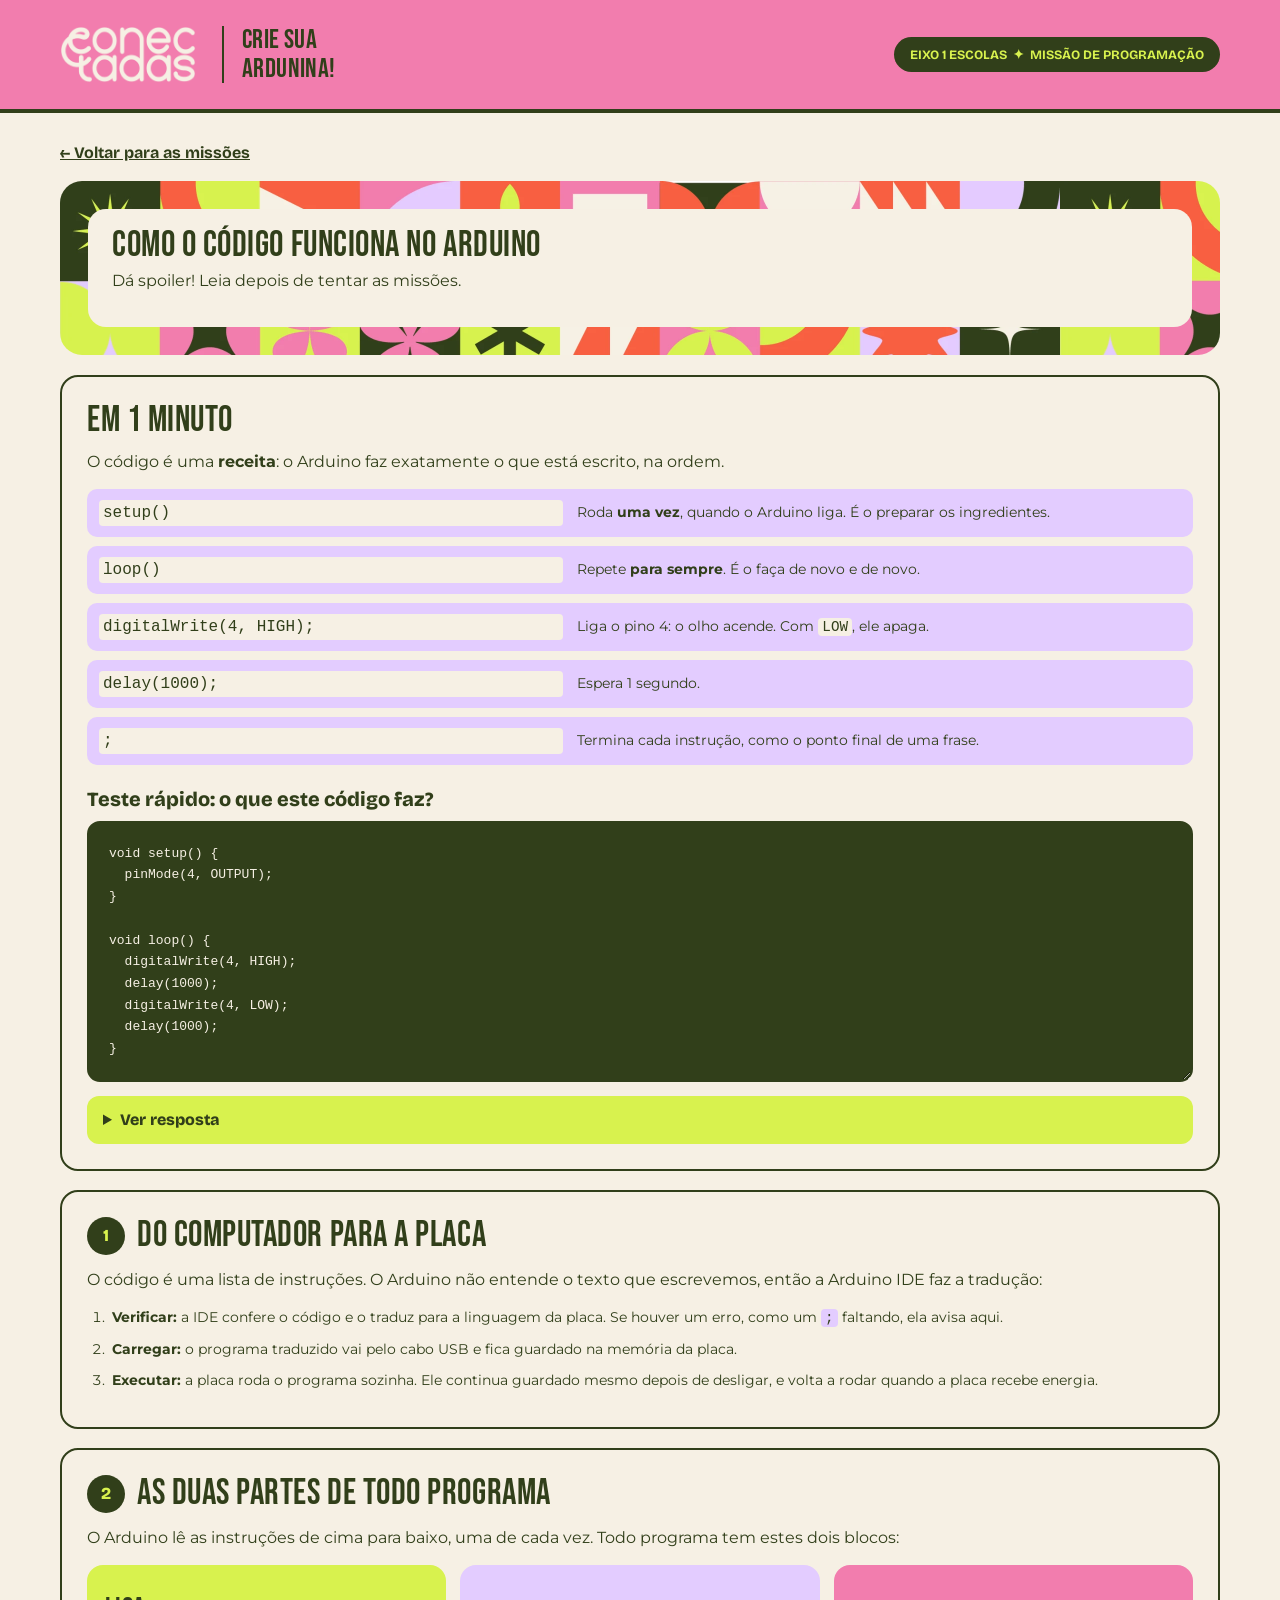
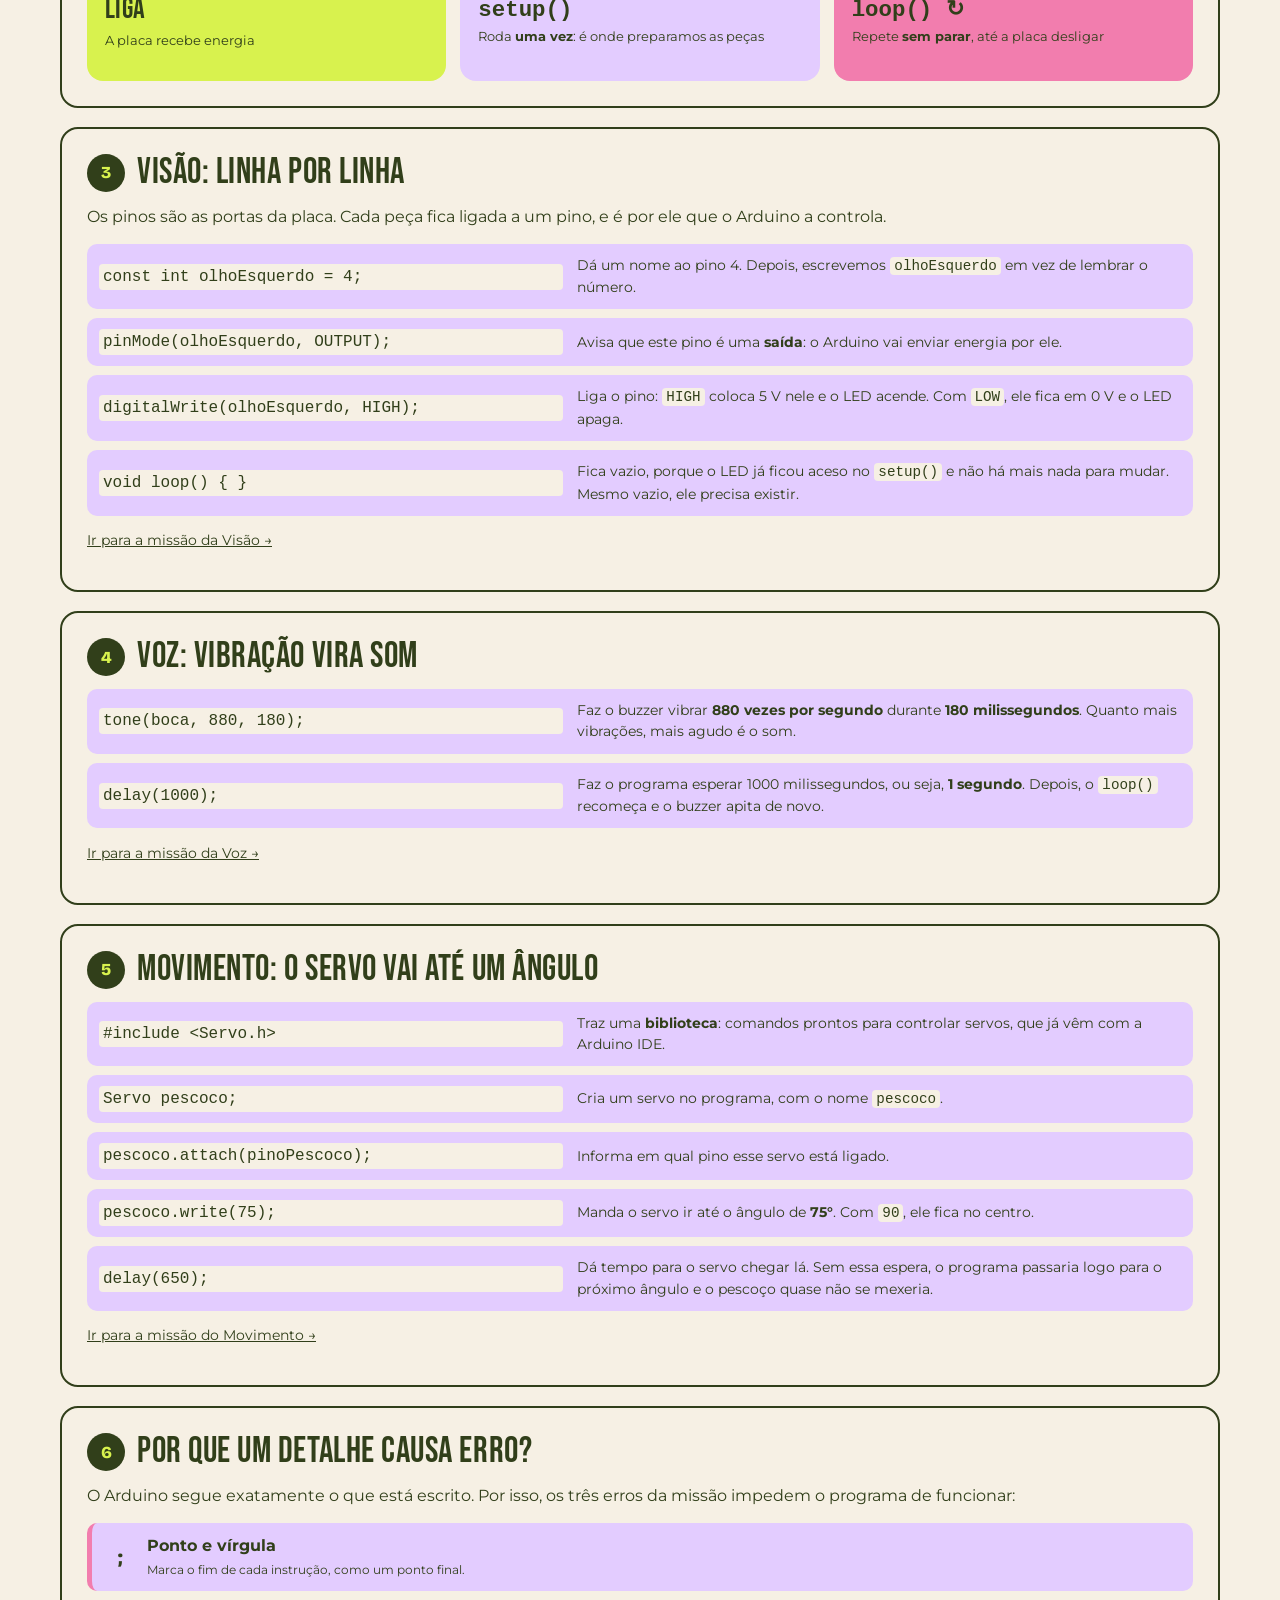
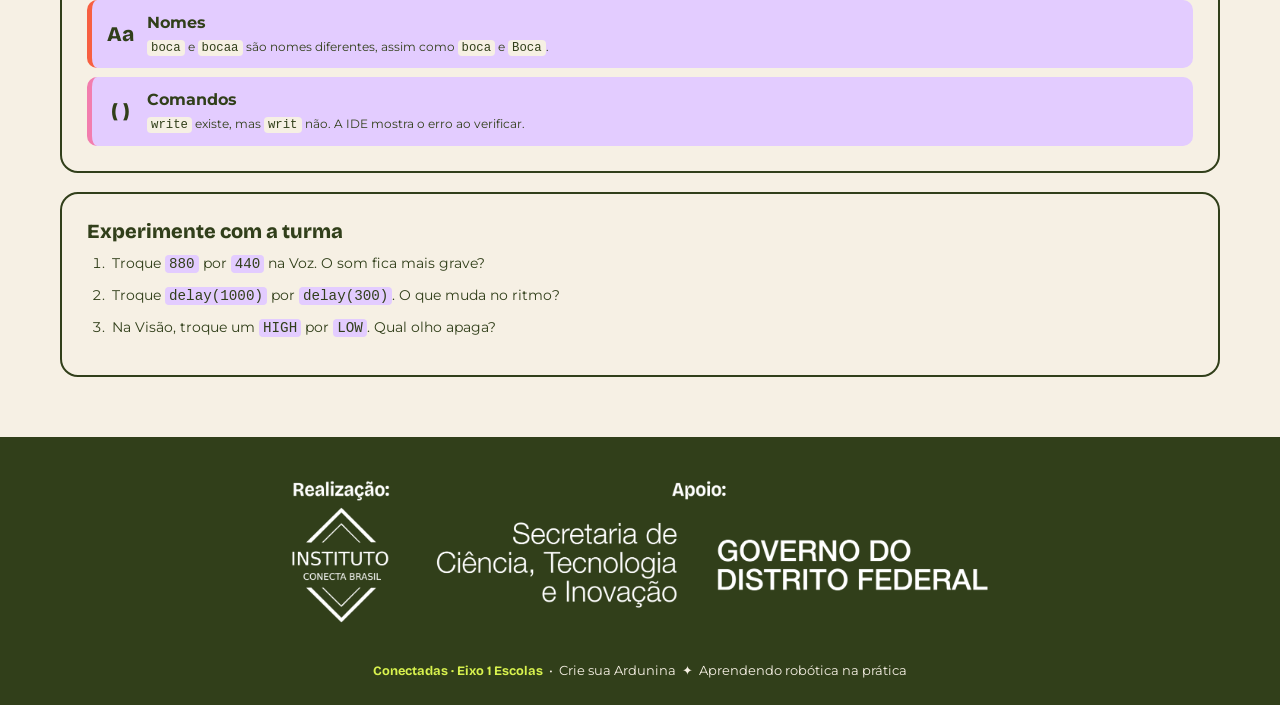
==== commit 9f34e231: "Adiciona o resumo Em 1 minuto na página Como o código funciona Co-Authored-By: Claude Opus 5.5 <nore" ====
--- a/como-funciona.html
+++ b/como-funciona.html
@@ -9,6 +9,7 @@
       content="Entenda como o Arduino Uno lê e executa o código da Ardunina."
     />
     <title>Como o código funciona | Crie sua Ardunina · Conectadas</title>
+    <link rel="icon" type="image/png" href="img/favicon.png" />
     <link rel="preconnect" href="https://fonts.googleapis.com" />
     <link rel="preconnect" href="https://fonts.gstatic.com" crossorigin />
     <link
@@ -40,6 +41,56 @@
       </div>
 
       <div class="stack">
+        <section class="card resumo" aria-label="Resumo em 1 minuto">
+          <h2>Em 1 minuto</h2>
+          <p class="muted">
+            O código é uma <strong>receita</strong>: o Arduino faz exatamente o
+            que está escrito, na ordem.
+          </p>
+          <div class="linhas">
+            <div class="linha">
+              <code>setup()</code>
+              <p>Roda <strong>uma vez</strong>, quando o Arduino liga. É o preparar os ingredientes.</p>
+            </div>
+            <div class="linha">
+              <code>loop()</code>
+              <p>Repete <strong>para sempre</strong>. É o faça de novo e de novo.</p>
+            </div>
+            <div class="linha">
+              <code>digitalWrite(4, HIGH);</code>
+              <p>Liga o pino 4: o olho acende. Com <code>LOW</code>, ele apaga.</p>
+            </div>
+            <div class="linha">
+              <code>delay(1000);</code>
+              <p>Espera 1 segundo.</p>
+            </div>
+            <div class="linha">
+              <code>;</code>
+              <p>Termina cada instrução, como o ponto final de uma frase.</p>
+            </div>
+          </div>
+          <h3>Teste rápido: o que este código faz?</h3>
+          <pre class="code code-curto" tabindex="0" aria-label="Código do teste rápido">
+void setup() {
+  pinMode(4, OUTPUT);
+}
+
+void loop() {
+  digitalWrite(4, HIGH);
+  delay(1000);
+  digitalWrite(4, LOW);
+  delay(1000);
+}</pre
+          >
+          <details class="resposta">
+            <summary>Ver resposta</summary>
+            <p>
+              O olho do pino 4 <strong>pisca a cada 1 segundo, para sempre</strong>:
+              acende, espera, apaga, espera, e o <code>loop()</code> recomeça.
+            </p>
+          </details>
+        </section>
+
         <section class="card">
           <div class="step">
             <span class="number">1</span>
--- a/css/style.css
+++ b/css/style.css
@@ -749,3 +749,28 @@
 .montagem .wire-list {
   grid-template-columns: repeat(auto-fit, minmax(260px, 1fr));
 }
+
+/* Resumo "Em 1 minuto" da página Como o código funciona */
+.resumo h2 {
+  margin-bottom: 10px;
+}
+.resumo h3 {
+  margin: 22px 0 10px;
+}
+.resposta {
+  margin-top: 14px;
+  background: var(--lime);
+  border-radius: 12px;
+  padding: 12px 16px;
+}
+.resposta summary {
+  cursor: pointer;
+  font-family: var(--font-destaque);
+  font-weight: 800;
+}
+.resposta p {
+  margin: 10px 0 0;
+}
+.resposta code {
+  background: var(--cream);
+}
